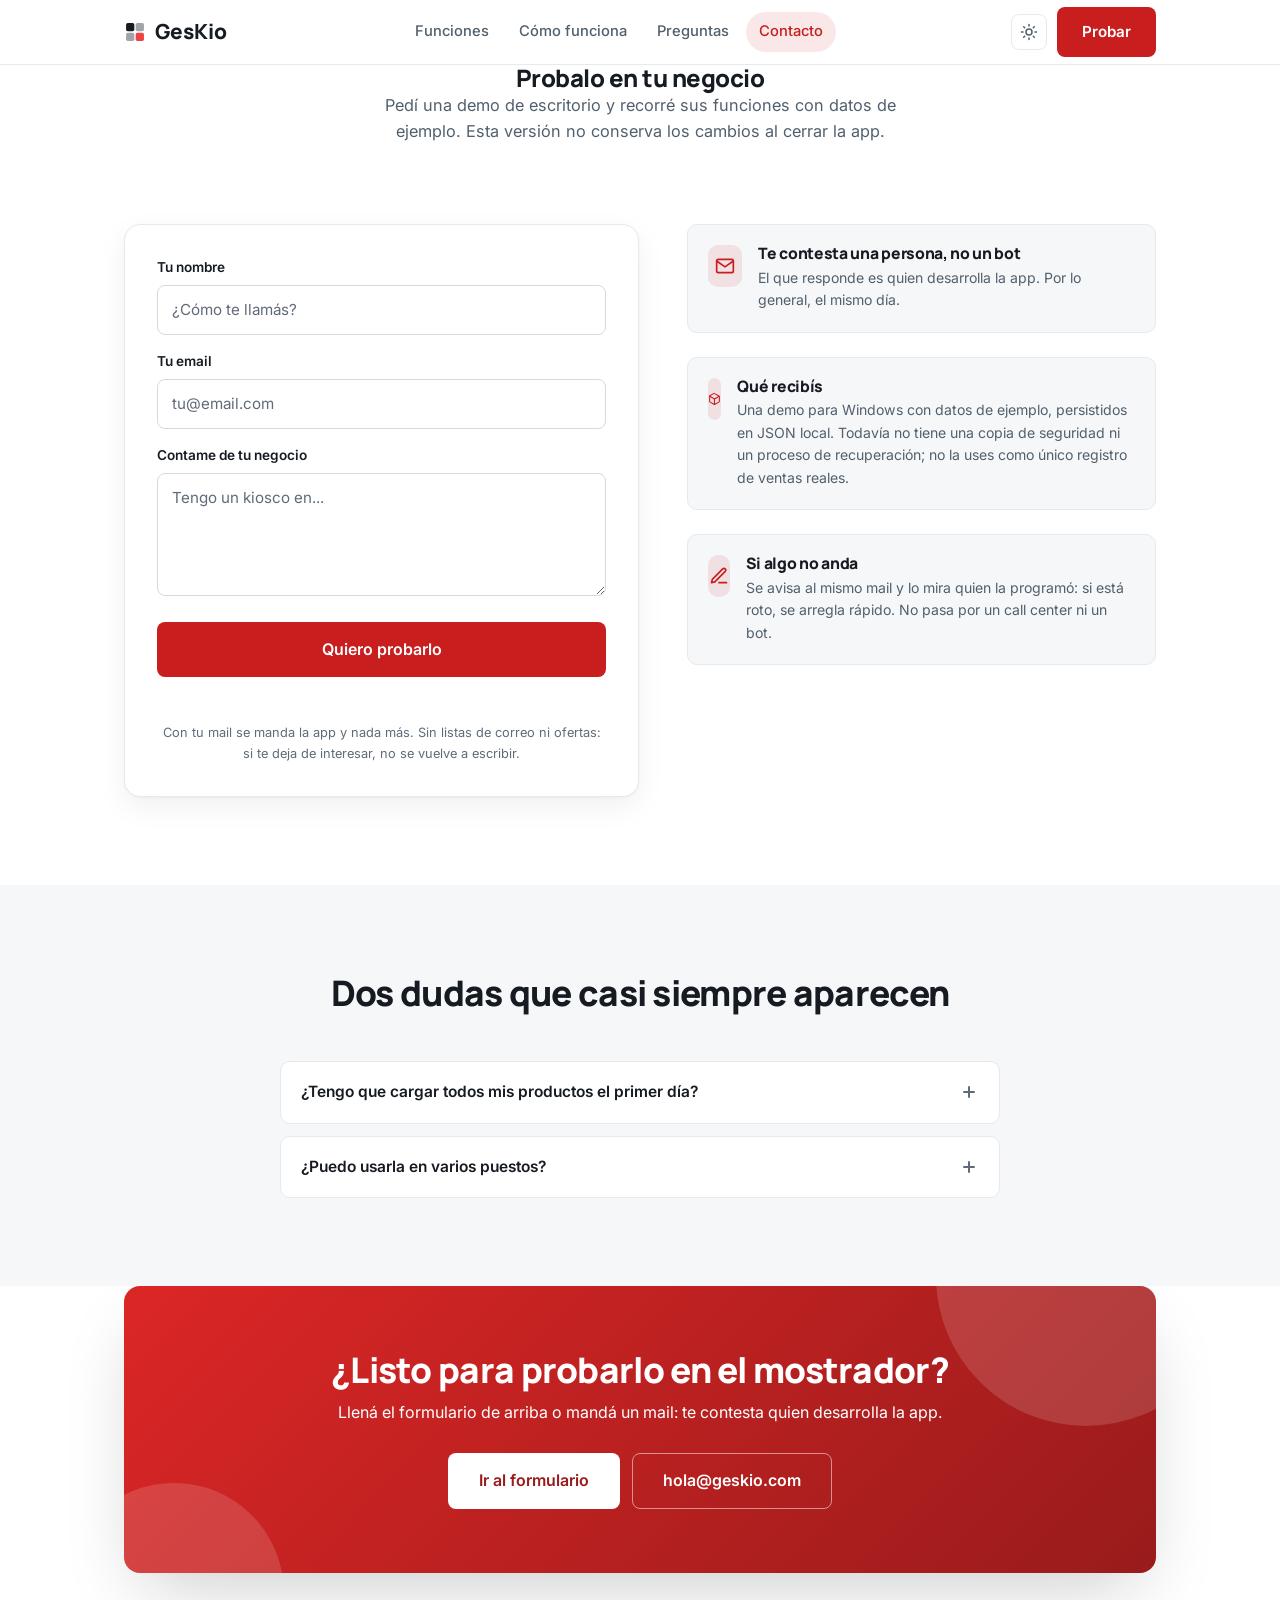
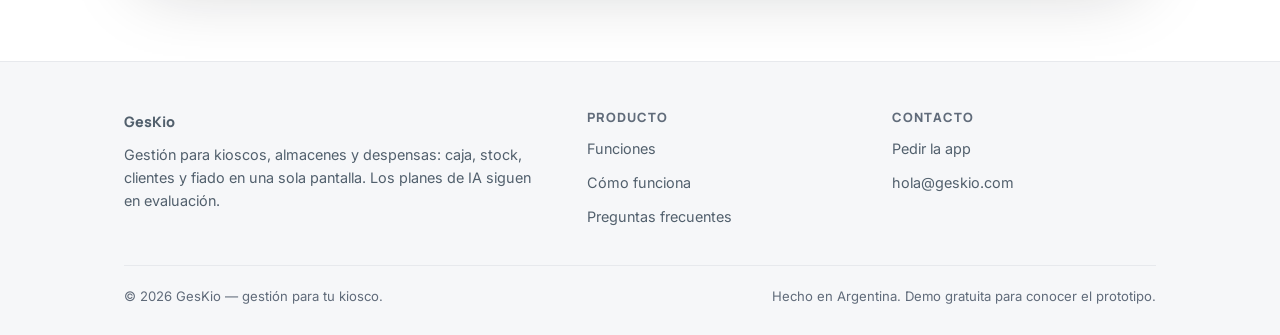
==== landing/pages/contacto.html @ 31775ee5 "feat(ui): polish app screens and rebuild product landing Refine the main shell, dashboard, stock, sa" ====
<!DOCTYPE html>
<html lang="es" data-theme="light">
<head>
  <meta charset="UTF-8">
  <meta name="viewport" content="width=device-width, initial-scale=1.0">
  <title>Contacto — GesKio</title>
  <meta name="description" content="Pedí una demo gratuita de GesKio con datos de ejemplo. Respuesta directa de quien desarrolla la app.">
  <meta name="theme-color" content="#ffffff" media="(prefers-color-scheme: light)">
  <meta name="theme-color" content="#0e1014" media="(prefers-color-scheme: dark)">
  <link rel="preconnect" href="https://fonts.googleapis.com">
  <link rel="preconnect" href="https://fonts.gstatic.com" crossorigin>
  <link href="https://fonts.googleapis.com/css2?family=Inter:wght@400;500;600;700&family=Manrope:wght@700;800&display=swap" rel="stylesheet">
  <link rel="icon" href="../assets/img/favicon.svg" type="image/svg+xml">
  <link rel="stylesheet" href="../assets/css/tokens.css">
  <link rel="stylesheet" href="../assets/css/base.css">
  <link rel="stylesheet" href="../assets/css/layout.css">
  <link rel="stylesheet" href="../assets/css/components.css">
  <link rel="stylesheet" href="../assets/css/animations.css">
  <link rel="stylesheet" href="../assets/css/pages/contacto.css">
  <script>document.documentElement.classList.add('js');</script>
  <script>
    // leo el tema guardado o el del sistema, antes de pintar
    (function () {
      var saved = null;
      try { saved = localStorage.getItem('geskio-theme'); } catch (e) {}
      var prefersDark = window.matchMedia('(prefers-color-scheme: dark)').matches;
      if (saved === 'dark' || (!saved && prefersDark)) {
        document.documentElement.setAttribute('data-theme', 'dark');
      }
    })();
  </script>
</head>
<body>
  <a href="#contenido" class="salto">Saltar al contenido</a>

  <header class="nav">
    <div class="wrap nav-fila">
      <a href="../index.html" class="logo">
        <svg class="logo-ico" viewBox="0 0 32 32" aria-hidden="true"><rect x="3" y="3" width="12" height="12" rx="2.5" fill="currentColor"/><rect x="17" y="3" width="12" height="12" rx="2.5" fill="currentColor" opacity=".4"/><rect x="3" y="17" width="12" height="12" rx="2.5" fill="currentColor" opacity=".4"/><rect x="17" y="17" width="12" height="12" rx="2.5" fill="#ef4444"/></svg>
        GesKio
      </a>
      <nav class="links" id="links" aria-label="Navegación principal">
        <a href="funciones.html">Funciones</a>
        <a href="../index.html#como-funciona">Cómo funciona</a>
        <a href="../index.html#faq">Preguntas</a>
        <a href="contacto.html" aria-current="page">Contacto</a>
      </nav>
      <div class="nav-lado">
        <button class="tema" id="temaBtn" aria-label="Cambiar entre modo claro y oscuro">
          <svg class="sol" width="18" height="18" viewBox="0 0 24 24" fill="none" stroke="currentColor" stroke-width="2" stroke-linecap="round"><circle cx="12" cy="12" r="4"/><path d="M12 2v2M12 20v2M2 12h2M20 12h2M4.9 4.9l1.4 1.4M17.7 17.7l1.4 1.4M4.9 19.1l1.4-1.4M17.7 6.3l1.4-1.4"/></svg>
          <svg class="luna" width="18" height="18" viewBox="0 0 24 24" fill="none" stroke="currentColor" stroke-width="2" stroke-linecap="round" stroke-linejoin="round"><path d="M21 12.79A9 9 0 1 1 11.21 3 7 7 0 0 0 21 12.79z"/></svg>
        </button>
        <a href="contacto.html" class="btn" aria-current="page">Probar</a>
        <button class="menu" id="menuBtn" aria-label="Abrir menú" aria-expanded="false" aria-controls="links">Menú</button>
      </div>
    </div>
  </header>

  <main id="contenido">
    <section class="cab-pagina">
      <div class="wrap cab">
        <h1 class="reveal">Probalo en tu negocio</h1>
        <p class="bajada reveal" style="--d:.05s">Pedí una demo de escritorio y recorré sus funciones con datos de ejemplo. Esta versión no conserva los cambios al cerrar la app.</p>
      </div>
    </section>

    <section class="seccion" style="padding-top:32px">
      <div class="wrap contacto-grilla">
        <div class="contacto-panel reveal">
          <form id="form" novalidate>
            <label for="nombre">Tu nombre</label>
            <input type="text" id="nombre" name="nombre" placeholder="¿Cómo te llamás?" autocomplete="name" required>
            <label for="email">Tu email</label>
            <input type="email" id="email" name="email" placeholder="tu@email.com" autocomplete="email" required>
            <label for="mensaje">Contame de tu negocio</label>
            <textarea id="mensaje" name="mensaje" rows="4" placeholder="Tengo un kiosco en..." required></textarea>
            <button type="submit" class="btn btn-todo btn-lg">Quiero probarlo</button>
            <p class="aviso" id="aviso" role="status"></p>
            <p class="form-privacidad">Con tu mail se manda la app y nada más. Sin listas de correo ni ofertas: si te deja de interesar, no se vuelve a escribir.</p>
          </form>
        </div>

        <div class="contacto-lado">
          <h2 class="sr-only">Qué pasa después de enviar el formulario</h2>
          <div class="contacto-dato reveal" style="--d:.05s">
            <span class="card-ico" aria-hidden="true"><svg width="20" height="20" viewBox="0 0 24 24" fill="none" stroke="currentColor" stroke-width="2" stroke-linecap="round" stroke-linejoin="round"><path d="M4 4h16c1.1 0 2 .9 2 2v12c0 1.1-.9 2-2 2H4c-1.1 0-2-.9-2-2V6c0-1.1.9-2 2-2z"/><polyline points="22,6 12,13 2,6"/></svg></span>
            <div>
              <h3>Te contesta una persona, no un bot</h3>
              <p>El que responde es quien desarrolla la app. Por lo general, el mismo día.</p>
            </div>
          </div>
          <div class="contacto-dato reveal" style="--d:.1s">
            <span class="card-ico" aria-hidden="true"><svg width="20" height="20" viewBox="0 0 24 24" fill="none" stroke="currentColor" stroke-width="2" stroke-linecap="round" stroke-linejoin="round"><path d="M21 16V8a2 2 0 0 0-1.73-2l-7-4a2 2 0 0 0-2 0l-7 4A2 2 0 0 0 3 8v8a2 2 0 0 0 1 1.73l7 4a2 2 0 0 0 2 0l7-4A2 2 0 0 0 21 16z"/><polyline points="3.27 6.96 12 12.01 20.73 6.96"/><line x1="12" y1="22.08" x2="12" y2="12"/></svg></span>
            <div>
              <h3>Qué recibís</h3>
              <p>Una demo para Windows con datos de ejemplo, persistidos en JSON local. Todavía no tiene una copia de seguridad ni un proceso de recuperación; no la uses como único registro de ventas reales.</p>
            </div>
          </div>
          <div class="contacto-dato reveal" style="--d:.15s">
            <span class="card-ico" aria-hidden="true"><svg width="20" height="20" viewBox="0 0 24 24" fill="none" stroke="currentColor" stroke-width="2" stroke-linecap="round" stroke-linejoin="round"><path d="M12 20h9"/><path d="M16.5 3.5a2.12 2.12 0 0 1 3 3L7 19l-4 1 1-4L16.5 3.5z"/></svg></span>
            <div>
              <h3>Si algo no anda</h3>
              <p>Se avisa al mismo mail y lo mira quien la programó: si está roto, se arregla rápido. No pasa por un call center ni un bot.</p>
            </div>
          </div>
        </div>
      </div>
    </section>

    <!-- ============ FAQ ============ -->
    <section class="seccion seccion-soft">
      <div class="wrap">
        <div class="cab">
          <h2 class="reveal">Dos dudas que casi siempre aparecen</h2>
        </div>
        <div class="faq">
          <div class="faq-item reveal">
            <button class="faq-pregunta" aria-expanded="false"><span>¿Tengo que cargar todos mis productos el primer día?</span><span class="faq-icono" aria-hidden="true"></span></button>
            <div class="faq-respuesta"><p>No. Empezá con lo que más vendés —gaseosas, cigarrillos, golosinas—, que son 30 o 40 cosas y en una tarde la tenés cargada. El resto lo vas sumando cuando pasa por el mostrador.</p></div>
          </div>
          <div class="faq-item reveal" style="--d:.05s">
            <button class="faq-pregunta" aria-expanded="false"><span>¿Puedo usarla en varios puestos?</span><span class="faq-icono" aria-hidden="true"></span></button>
            <div class="faq-respuesta"><p>Por ahora es una app para una compu por negocio, la del mostrador. Si tenés varios puestos, contame tu caso en el mail y lo charlamos.</p></div>
          </div>
        </div>
      </div>
    </section>

    <!-- ============ CTA ============ -->
    <section class="seccion cta" style="padding-top:0">
      <div class="wrap">
        <div class="cta-caja reveal">
          <h2>¿Listo para probarlo en el mostrador?</h2>
          <p>Llená el formulario de arriba o mandá un mail: te contesta quien desarrolla la app.</p>
          <div class="cta-btns">
            <a href="#form" class="btn btn-blanco btn-lg">Ir al formulario</a>
            <a href="mailto:hola@geskio.com" class="btn btn-fantasma btn-lg">hola@geskio.com</a>
          </div>
        </div>
      </div>
    </section>
  </main>

  <footer class="pie">
    <div class="wrap">
      <div class="pie-grilla">
        <div>
          <p class="pie-logo">GesKio</p>
          <p>Gestión para kioscos, almacenes y despensas: caja, stock, clientes y fiado en una sola pantalla. Los planes de IA siguen en evaluación.</p>
        </div>
        <div>
          <h4>Producto</h4>
          <ul>
            <li><a href="funciones.html">Funciones</a></li>
            <li><a href="../index.html#como-funciona">Cómo funciona</a></li>
            <li><a href="../index.html#faq">Preguntas frecuentes</a></li>
          </ul>
        </div>
        <div>
          <h4>Contacto</h4>
          <ul>
            <li><a href="contacto.html" aria-current="page">Pedir la app</a></li>
            <li><a href="mailto:hola@geskio.com">hola@geskio.com</a></li>
          </ul>
        </div>
      </div>
      <div class="pie-base">
        <p>© <span id="anio"></span> GesKio — gestión para tu kiosco.</p>
        <p>Hecho en Argentina. Demo gratuita para conocer el prototipo.</p>
      </div>
    </div>
  </footer>

  <script src="../assets/js/theme.js" defer></script>
  <script src="../assets/js/nav.js" defer></script>
  <script src="../assets/js/reveal.js" defer></script>
  <script src="../assets/js/accordion.js" defer></script>
  <script src="../assets/js/form.js" defer></script>
</body>
</html>
---- landing/assets/css/tokens.css ----
/* GesKio — paleta de marca y radios compartidos con app/theme.py */
:root {
  --bg: #ffffff;
  --bg-soft: #f6f7f9;
  --bg-elevated: #ffffff;
  --surface: #ffffff;
  --text: #161b22;
  --text-soft: #52606d;
  --text-muted: #606b7a;
  --border: #e7e9ed;
  --border-strong: #d5d9e0;
  --accent: #c81e1e;
  --accent-hover: #b91c1c;
  --accent-soft: rgba(200, 30, 30, 0.10);
  --on-accent-soft: #c81e1e;
  --on-accent: #ffffff;
  --accent-text: #c81e1e;
  --footer-hover: #f43f5e;
  --success: #166534;
  --warning: #b45309;
  --danger: #dc2626;
  --danger-text: #dc2626;
  --info: #2563eb;
  --radius-sm: 8px;
  --radius-md: 10px;
  --radius-lg: 16px;
  --radius-xl: 16px;
  --radius-pill: 999px;
  --shadow-sm: 0 1px 2px rgba(16, 18, 22, .05);
  --shadow: 0 1px 3px rgba(16, 18, 22, .04), 0 10px 30px rgba(16, 18, 22, .06);
  --shadow-lg: 0 30px 70px -20px rgba(16, 18, 22, .22);
  --glow: 0 12px 40px -10px rgba(200, 30, 30, .45);
  --grad-accent: linear-gradient(135deg, #dc2626, #991b1b);
  --grad-texto: linear-gradient(135deg, #dc2626, #991b1b);
  --font-body: 'Inter', -apple-system, 'Segoe UI', sans-serif;
  --font-display: 'Manrope', 'Inter', sans-serif;
  --nav-h: 64px;
  --wrap: 1080px;
  --ease: cubic-bezier(.22, .61, .36, 1);
  color-scheme: light;
}

[data-theme="dark"] {
  --bg: #0e1014;
  --bg-soft: #15181e;
  --bg-elevated: #181c23;
  --surface: #181c23;
  --text: #f3f5f8;
  --text-soft: #aab2bf;
  --text-muted: #7f8894;
  --border: #232831;
  --border-strong: #2f3540;
  --accent: #e11d48;
  --accent-hover: #f43f5e;
  --accent-soft: rgba(225, 29, 72, 0.14);
  --on-accent-soft: #fb7185;
  --on-accent: #ffffff;
  --accent-text: #f43f5e;
  --footer-hover: #f43f5e;
  --success: #4ade80;
  --warning: #fbbf24;
  --danger: #dc2626;
  --danger-text: #fb7185;
  --info: #60a5fa;
  --shadow-sm: 0 1px 2px rgba(0, 0, 0, .4);
  --shadow: 0 1px 3px rgba(0, 0, 0, .3), 0 12px 34px rgba(0, 0, 0, .35);
  --shadow-lg: 0 30px 70px -20px rgba(0, 0, 0, .6);
  --glow: 0 12px 40px -10px rgba(225, 29, 72, .5);
  --grad-accent: linear-gradient(135deg, #be123c, #9f1239);
  --grad-texto: linear-gradient(135deg, #f43f5e, #fb7185);
  color-scheme: dark;
}
---- landing/assets/css/base.css ----
/* GesKio — base: reset, tipografía, foco */
*, *::before, *::after { margin: 0; padding: 0; box-sizing: border-box; }
html { scroll-behavior: smooth; }
body {
  font-family: var(--font-body);
  background: var(--bg);
  color: var(--text);
  line-height: 1.6;
  -webkit-font-smoothing: antialiased;
}
a { color: inherit; }
img, svg { display: block; max-width: 100%; }
button { font: inherit; color: inherit; }
:focus-visible { outline: 3px solid var(--accent); outline-offset: 2px; border-radius: 4px; }
::selection { background: var(--accent-soft); color: var(--accent-text); }

h1, h2, h3, h4 {
  font-family: var(--font-display);
  line-height: 1.12;
  letter-spacing: -0.02em;
  font-weight: 800;
}

/* ancla por debajo de la nav fija */
[id] { scroll-margin-top: calc(var(--nav-h) + 16px); }

/* salto al contenido para teclado */
.salto {
  position: absolute; left: -9999px; top: 0;
  background: var(--accent); color: #fff;
  padding: 10px 16px; border-radius: 0 0 var(--radius-sm) 0; z-index: 100;
}
.salto:focus { left: 0; }

/* marca de texto: la parte con acento del título */
.marca {
  background: var(--grad-texto);
  -webkit-background-clip: text;
  background-clip: text;
  color: transparent;
}

/* solo para lectores de pantalla */
.sr-only {
  position: absolute; width: 1px; height: 1px;
  padding: 0; margin: -1px; overflow: hidden;
  clip: rect(0 0 0 0); white-space: nowrap; border: 0;
}
---- landing/assets/css/layout.css ----
/* GesKio — layout: nav, secciones, contenedor, footer */
.wrap { width: 100%; max-width: var(--wrap); margin: 0 auto; padding: 0 24px; }

/* ---------- Nav ---------- */
.nav {
  position: sticky; top: 0; z-index: 50;
  background: color-mix(in srgb, var(--bg) 82%, transparent);
  backdrop-filter: blur(12px);
  -webkit-backdrop-filter: blur(12px);
  border-bottom: 1px solid var(--border);
}
.nav-fila {
  display: flex; align-items: center; justify-content: space-between;
  gap: 16px; height: var(--nav-h);
}
.logo {
  font-family: var(--font-display); font-weight: 800; font-size: 1.3rem;
  text-decoration: none; display: inline-flex; align-items: center; gap: 9px;
}
.logo-ico { width: 22px; height: 22px; }
.links { display: flex; gap: 4px; }
.links a {
  text-decoration: none; font-size: .92rem; font-weight: 500;
  color: var(--text-soft); padding: 8px 13px; border-radius: var(--radius-pill);
  transition: color .2s, background .2s;
}
.links a:hover { color: var(--text); background: var(--bg-soft); }
.links a.activo,
.links a[aria-current="page"] { color: var(--accent-text); background: var(--accent-soft); }
.nav-lado { display: flex; align-items: center; gap: 10px; }

.tema {
  width: 36px; height: 36px; display: grid; place-items: center;
  border: 1px solid var(--border); border-radius: var(--radius-sm);
  background: transparent; color: var(--text-soft); cursor: pointer;
  transition: color .2s, border-color .2s;
}
.tema:hover { color: var(--text); border-color: var(--border-strong); }
.tema .luna { display: none; }
[data-theme="dark"] .tema .sol { display: none; }
[data-theme="dark"] .tema .luna { display: block; }

.menu {
  display: none; border: 1px solid var(--border); border-radius: var(--radius-sm);
  padding: 8px 14px; background: transparent; cursor: pointer; font-weight: 500;
}

/* ---------- Secciones ---------- */
main { display: block; }
.seccion { padding: 88px 0; }
.seccion-soft { background: var(--bg-soft); }
.cab { max-width: 620px; margin: 0 auto 48px; text-align: center; }
.cab-izq { margin: 0 0 40px; text-align: left; }
.eyebrow {
  display: inline-flex; align-items: center; gap: 8px;
  font-size: .78rem; font-weight: 600; letter-spacing: .06em; text-transform: uppercase;
  color: var(--accent-text); background: var(--accent-soft);
  padding: 6px 14px; border-radius: var(--radius-pill); margin-bottom: 16px;
}
h2 { font-size: clamp(1.7rem, 3.4vw, 2.2rem); margin-bottom: 12px; }
.bajada { color: var(--text-soft); font-size: 1.02rem; }

/* ---------- Footer ---------- */
.pie { border-top: 1px solid var(--border); background: var(--bg-soft); padding: 48px 0 28px; }
.pie-grilla {
  display: grid; grid-template-columns: 1.6fr 1fr 1fr;
  gap: 40px; margin-bottom: 36px;
}
.pie p, .pie a { font-size: .9rem; color: var(--text-soft); }
.pie-logo { font-family: var(--font-display); font-weight: 800; font-size: 1.15rem; color: var(--text); margin-bottom: 10px; }
.pie h4 { font-size: .8rem; text-transform: uppercase; letter-spacing: .08em; color: var(--text-muted); margin-bottom: 12px; }
.pie ul { list-style: none; display: grid; gap: 8px; }
.pie ul a { text-decoration: none; transition: color .2s; }
.pie ul a:hover { color: var(--footer-hover); }
.pie-base { border-top: 1px solid var(--border); padding-top: 20px; display: flex; justify-content: space-between; align-items: center; gap: 12px; flex-wrap: wrap; }
.pie-base p { font-size: .82rem; color: var(--text-muted); }

/* ---------- Responsive ---------- */
@media (max-width: 860px) {
  .pie-grilla { grid-template-columns: 1fr 1fr; }
  .pie-grilla > div:first-child { grid-column: 1 / -1; }
}
@media (max-width: 720px) {
  .seccion { padding: 60px 0; }
  .menu { display: block; }
  .links {
    display: none; position: absolute; left: 0; right: 0; top: var(--nav-h);
    flex-direction: column; gap: 2px; padding: 10px 16px 16px;
    background: var(--bg); border-bottom: 1px solid var(--border);
    box-shadow: var(--shadow);
  }
  .links.abierto { display: flex; }
}
@media (max-width: 420px) {
  .nav-lado .btn { padding: 9px 14px; font-size: .85rem; }
}
---- landing/assets/css/components.css ----
/* GesKio — componentes: botones, cards, forms, chips, faq, mocks */

/* ---------- Botones ---------- */
.btn {
  display: inline-flex; align-items: center; justify-content: center; gap: 8px;
  background: var(--accent); color: var(--on-accent);
  font-weight: 600; font-size: .95rem; padding: 12px 24px;
  border-radius: var(--radius-sm); text-decoration: none;
  border: 1px solid transparent; cursor: pointer;
  transition: background .2s, transform .2s, box-shadow .2s;
}
.btn:hover { background: var(--accent-hover); transform: translateY(-1px); box-shadow: var(--glow); }
.btn-linea { background: transparent; color: var(--text); border-color: var(--border-strong); }
.btn-linea:hover { background: var(--bg-soft); border-color: var(--accent); color: var(--accent-text); box-shadow: none; }
.btn-todo { width: 100%; }
.btn-lg { font-size: 1rem; padding: 14px 30px; }

/* ---------- Cards ---------- */
.card {
  border: 1px solid var(--border); border-radius: var(--radius-lg);
  padding: 26px; background: var(--surface);
  transition: transform .25s var(--ease), border-color .25s, box-shadow .25s;
}
.card:hover { transform: translateY(-4px); border-color: var(--border-strong); box-shadow: var(--shadow); }
.card-ico {
  width: 42px; height: 42px; display: grid; place-items: center;
  border-radius: var(--radius-md); background: var(--accent-soft);
  color: var(--accent-text); margin-bottom: 16px;
}
.card h3 { font-size: 1.08rem; margin-bottom: 8px; }
.card p { font-size: .93rem; color: var(--text-soft); }

.card-grilla { display: grid; grid-template-columns: repeat(3, 1fr); gap: 18px; }

/* ---------- Chips / badges ---------- */
.chip {
  display: inline-flex; align-items: center; gap: 6px;
  font-size: .8rem; font-weight: 600; color: var(--text-soft);
  border: 1px solid var(--border-strong); border-radius: var(--radius-pill);
  padding: 5px 12px; background: var(--surface);
}
.chip-activa { background: var(--accent-soft); color: var(--accent-text); border-color: transparent; }
.punto-estado { width: 8px; height: 8px; border-radius: 50%; background: var(--success); }
.punto-estado.alto { background: var(--warning); }
.punto-estado.critico { background: var(--danger); }

/* ---------- Formularios ---------- */
form label { display: block; font-size: .85rem; font-weight: 600; margin: 16px 0 6px; }
form label:first-of-type { margin-top: 0; }
form input, form textarea {
  width: 100%; padding: 12px 14px; font: inherit; font-size: .95rem;
  color: var(--text); background: var(--bg);
  border: 1px solid var(--border-strong); border-radius: var(--radius-sm);
  transition: border-color .2s, box-shadow .2s;
}
form input:focus, form textarea:focus {
  outline: none; border-color: var(--accent);
  box-shadow: 0 0 0 3px var(--accent-soft);
}
form input::placeholder, form textarea::placeholder { color: var(--text-muted); }
form textarea { resize: vertical; margin-bottom: 18px; }
.aviso { margin-top: 12px; font-size: .9rem; color: var(--success); min-height: 1.4em; }
.aviso.error { color: var(--danger-text); }
.form-privacidad { margin-top: 14px; font-size: .8rem; color: var(--text-muted); text-align: center; }

/* ---------- FAQ ---------- */
.faq { display: grid; gap: 12px; max-width: 720px; margin: 0 auto; }
.faq-item { border: 1px solid var(--border); border-radius: var(--radius-md); background: var(--surface); overflow: hidden; }
.faq-pregunta {
  width: 100%; display: flex; align-items: center; justify-content: space-between;
  gap: 12px; padding: 18px 20px; background: transparent; border: 0;
  font-weight: 600; font-size: .97rem; text-align: left; cursor: pointer;
}
.faq-pregunta:hover { color: var(--accent-text); }
.faq-icono { flex: none; width: 20px; height: 20px; position: relative; color: var(--text-muted); transition: transform .3s var(--ease), color .2s; }
.faq-icono::before, .faq-icono::after {
  content: ""; position: absolute; inset: 0; margin: auto;
  width: 12px; height: 2px; border-radius: 2px; background: currentColor;
}
.faq-icono::after { transform: rotate(90deg); }
.faq-item.abierto .faq-icono { transform: rotate(180deg); color: var(--accent-text); }
.faq-item.abierto .faq-icono::after { transform: rotate(0); }
.faq-respuesta { max-height: 0; overflow: hidden; transition: max-height .35s var(--ease); }
.faq-respuesta p { padding: 0 20px 18px; font-size: .92rem; color: var(--text-soft); }

/* ---------- Mock de la app (dibujado con CSS) ---------- */
.mock {
  border: 1px solid var(--border-strong); border-radius: var(--radius-lg);
  background: var(--bg-elevated); overflow: hidden; box-shadow: var(--shadow-lg);
}
.mock-bar {
  display: flex; align-items: center; gap: 7px;
  padding: 10px 14px; border-bottom: 1px solid var(--border); background: var(--bg-soft);
}
.mock-dot { width: 9px; height: 9px; border-radius: 50%; background: var(--border-strong); }
.mock-bar span:nth-child(1) { background: var(--accent); opacity: .55; }
.mock-cuerpo { display: flex; min-height: 280px; }
.mock-lado {
  display: flex; flex-direction: column; gap: 4px; padding: 14px;
  border-right: 1px solid var(--border); background: var(--bg-soft);
  font-size: .78rem; color: var(--text-soft); min-width: 118px;
}
.mock-lado span { padding: 6px 10px; border-radius: 8px; }
.mock-lado span.activa { background: var(--accent-soft); color: var(--accent-text); font-weight: 600; }
.mock-panel { flex: 1; padding: 18px; display: flex; flex-direction: column; gap: 12px; min-width: 0; }
.mock-tit { font-size: .72rem; text-transform: uppercase; letter-spacing: .07em; color: var(--text-muted); font-weight: 600; }
.mock-num { font-family: var(--font-display); font-size: 1.9rem; font-weight: 800; line-height: 1.1; font-variant-numeric: tabular-nums; }
.mock-sub { font-size: .78rem; color: var(--text-soft); }

/* filas tipo lista dentro del mock */
.mock-fila {
  display: flex; align-items: center; justify-content: space-between; gap: 10px;
  padding: 9px 12px; border: 1px solid var(--border); border-radius: var(--radius-sm);
  font-size: .8rem; color: var(--text-soft);
}
.mock-fila strong { color: var(--text); font-weight: 600; }

/* gráfico de barras del mock */
.mock-chart { display: flex; align-items: flex-end; gap: 6px; height: 74px; padding: 6px 4px 0; }
.mock-chart i {
  flex: 1; border-radius: 5px 5px 2px 2px;
  background: var(--accent-soft); min-height: 6px;
}
.mock-chart i.alta { background: var(--accent); }

/* dos tarjetas numeradas juntas dentro del mock (dashboard) */
.mock-duo { display: grid; grid-template-columns: 1fr 1fr; gap: 10px; }

/* barra de stock */
.mock-barra { height: 6px; border-radius: 999px; background: var(--accent-soft); overflow: hidden; }
.mock-barra i { display: block; height: 100%; border-radius: inherit; background: var(--accent); }

/* burbuja de chat */
.mock-chat { display: grid; gap: 8px; }
.burbuja { max-width: 82%; padding: 9px 13px; border-radius: 14px; font-size: .8rem; line-height: 1.45; }
.burbuja-user { justify-self: end; background: var(--accent); color: var(--on-accent); border-bottom-right-radius: 4px; }
.burbuja-bot { justify-self: start; background: var(--bg-soft); border: 1px solid var(--border); border-bottom-left-radius: 4px; color: var(--text-soft); }
.burbuja-bot strong { color: var(--text); }

/* toast de venta nueva dentro del mock */
.mock-toast {
  display: flex; align-items: center; gap: 10px;
  border: 1px solid var(--border); border-radius: var(--radius-sm);
  padding: 10px 12px; font-size: .78rem; color: var(--text-soft);
  background: var(--bg-soft);
}
.mock-toast strong { color: var(--text); }

/* aviso de stock bajo */
.mock-alerta {
  display: flex; gap: 10px; align-items: center;
  border: 1px solid color-mix(in srgb, var(--warning) 35%, var(--border));
  background: color-mix(in srgb, var(--warning) 10%, var(--bg));
  border-radius: var(--radius-sm); padding: 10px 12px; font-size: .78rem; color: var(--text-soft);
}
.mock-alerta strong { color: var(--text); }

/* ---------- Banda CTA (compartida por las 3 páginas) ---------- */
.cta { position: relative; overflow: hidden; }
.cta-caja {
  position: relative; text-align: center; padding: 64px 32px;
  border-radius: var(--radius-xl); overflow: hidden;
  background: var(--grad-accent); color: var(--on-accent);
  box-shadow: var(--shadow-lg);
}
.cta-caja h2 { color: inherit; margin-bottom: 10px; }
.cta-caja p { margin-bottom: 28px; }
.cta-btns { display: flex; gap: 12px; justify-content: center; flex-wrap: wrap; }
.btn-blanco { background: #fff; color: #991b1b; }
.btn-blanco:hover { background: #fef2f2; box-shadow: 0 10px 30px rgba(0,0,0,.2); }
.btn-fantasma { background: transparent; border-color: rgba(255,255,255,.5); color: #fff; }
.btn-fantasma:hover { background: rgba(255,255,255,.12); box-shadow: none; }
.cta-caja::before, .cta-caja::after {
  content: ""; position: absolute; border-radius: 50%;
  background: rgba(255, 255, 255, .14); pointer-events: none;
}
.cta-caja::before { width: 300px; height: 300px; top: -160px; right: -80px; }
.cta-caja::after { width: 220px; height: 220px; bottom: -130px; left: -60px; }

/* ---------- Responsive componentes ---------- */
@media (max-width: 960px) {
  .card-grilla { grid-template-columns: repeat(2, 1fr); }
}
@media (max-width: 640px) {
  .card-grilla { grid-template-columns: 1fr; }
}
@media (max-width: 420px) {
  .mock-lado { display: none; }
  .mock-duo { grid-template-columns: 1fr; }
}
---- landing/assets/css/animations.css ----
/* GesKio — animaciones compartidas */

/* aparición al hacer scroll (activa reveal.js) */
html.js .reveal {
  opacity: 0;
  transform: translateY(18px);
  transition: opacity .7s var(--ease), transform .7s var(--ease);
  transition-delay: var(--d, 0s);
}
html.js .reveal.in { opacity: 1; transform: none; }

/* flotación suave para el mock del hero */
@keyframes flotar {
  0%, 100% { transform: translateY(0); }
  50% { transform: translateY(-10px); }
}

@keyframes pulso {
  0%, 100% { opacity: 1; }
  50% { opacity: .45; }
}

/* puntos de red de fondo del hero */
@keyframes nube-a {
  0%, 100% { transform: translate(0, 0) scale(1); }
  50% { transform: translate(24px, -18px) scale(1.06); }
}
@keyframes nube-b {
  0%, 100% { transform: translate(0, 0) scale(1); }
  50% { transform: translate(-20px, 14px) scale(.95); }
}

@media (prefers-reduced-motion: reduce) {
  html { scroll-behavior: auto; }
  html.js .reveal { opacity: 1; transform: none; transition: none; }
  *, *::before, *::after {
    animation-duration: .01ms !important;
    animation-iteration-count: 1 !important;
  }
}
---- landing/assets/css/pages/contacto.css ----
/* GesKio — página: contacto */

.contacto-grilla {
  display: grid; grid-template-columns: 1.1fr 1fr;
  gap: 48px; align-items: start;
}
.contacto-panel {
  border: 1px solid var(--border); border-radius: var(--radius-lg);
  padding: 32px; background: var(--surface); box-shadow: var(--shadow);
}
.contacto-lado { display: grid; gap: 24px; }
.contacto-dato {
  display: flex; gap: 16px; align-items: flex-start;
  padding: 20px; border: 1px solid var(--border); border-radius: var(--radius-md);
  background: var(--bg-soft);
}
.contacto-dato .card-ico { margin: 0; }
.contacto-dato h3 { font-size: .98rem; margin-bottom: 4px; }
.contacto-dato p { font-size: .88rem; color: var(--text-soft); }
.contacto-dato a { color: var(--accent-text); font-weight: 600; text-decoration: none; }
.contacto-dato a:hover { text-decoration: underline; }

@media (max-width: 860px) {
  .contacto-grilla { grid-template-columns: 1fr; }
  .contacto-panel { padding: 24px; }
}
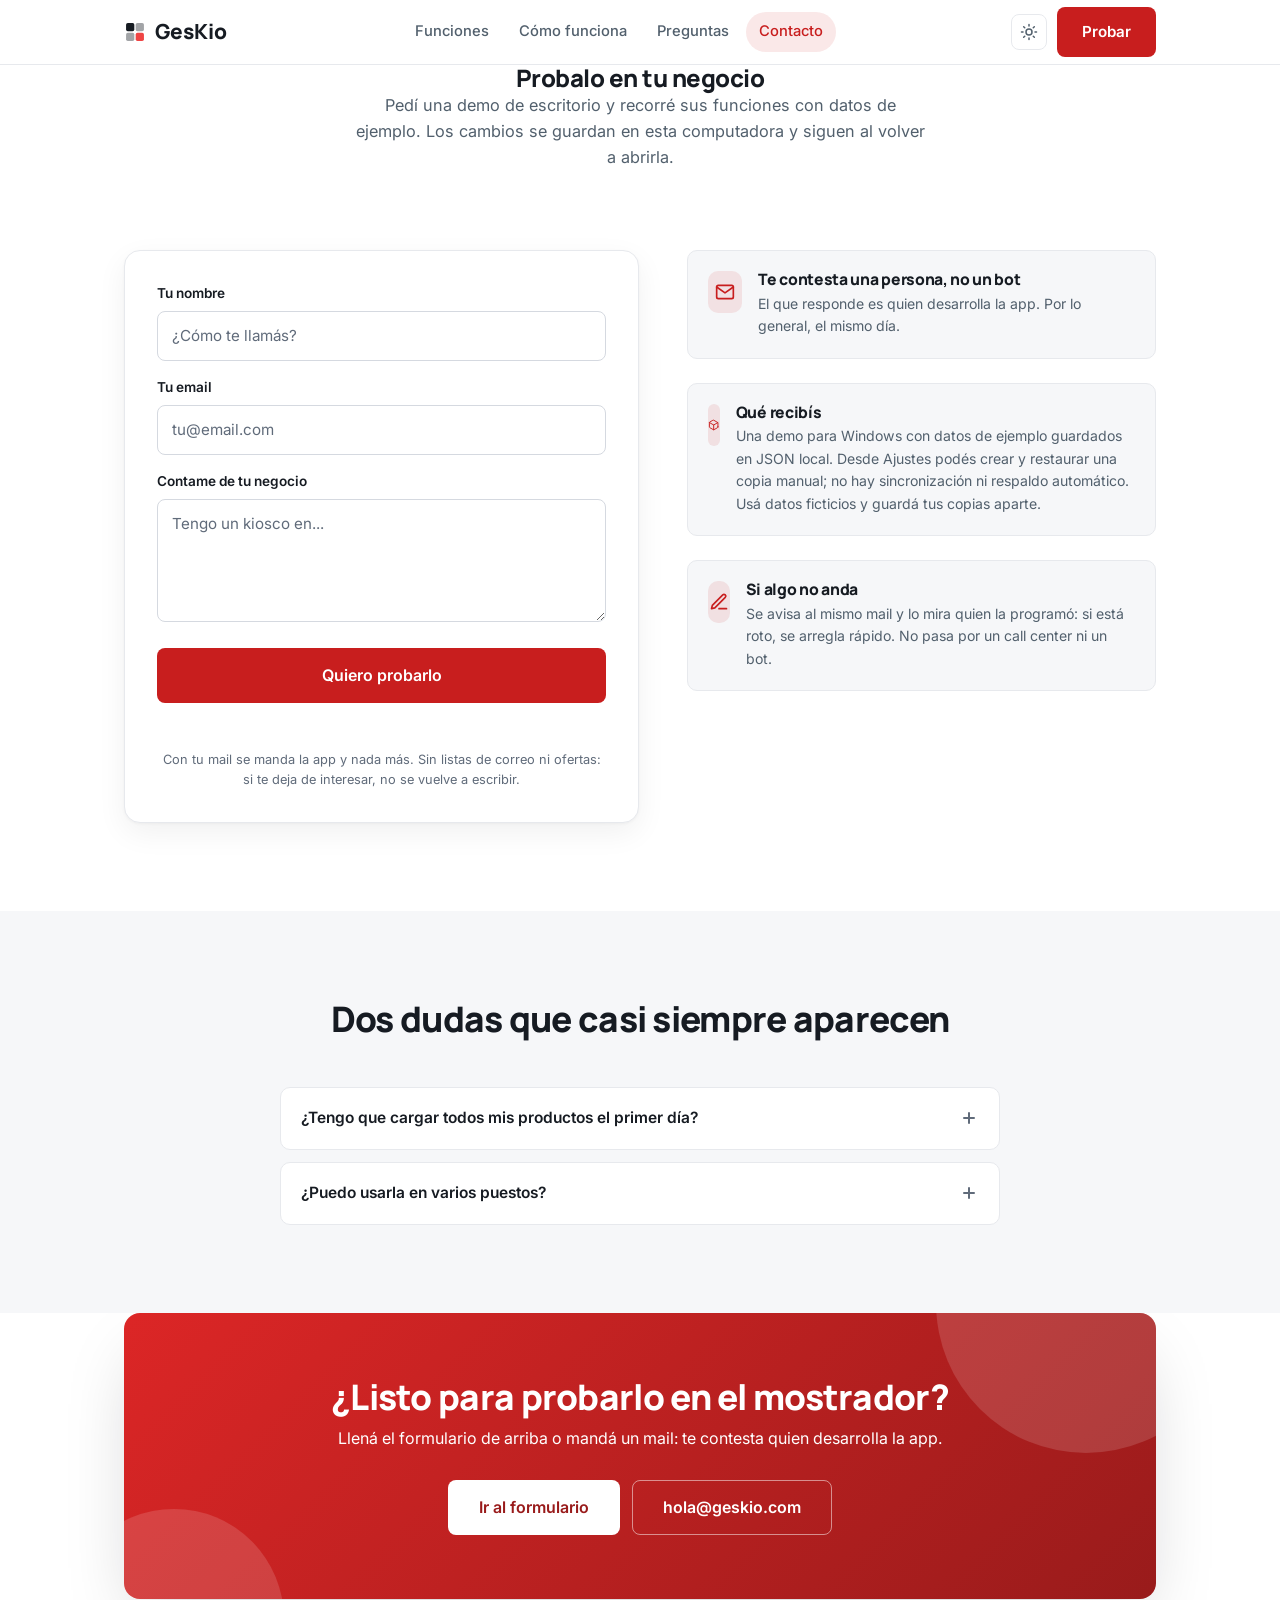
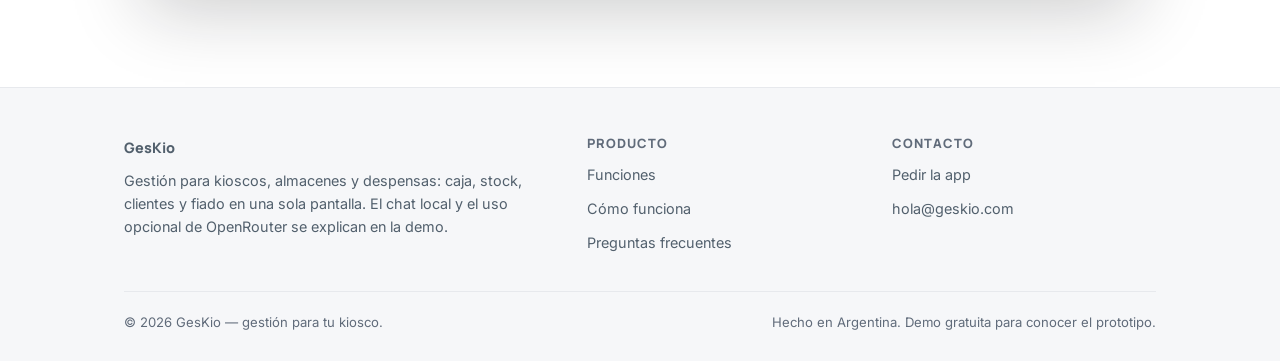
==== commit f68b7ff4: "feat: integrar mejoras de GesKio" ====
--- a/landing/pages/contacto.html
+++ b/landing/pages/contacto.html
@@ -19,7 +19,6 @@
   <link rel="stylesheet" href="../assets/css/pages/contacto.css">
   <script>document.documentElement.classList.add('js');</script>
   <script>
-    // leo el tema guardado o el del sistema, antes de pintar
     (function () {
       var saved = null;
       try { saved = localStorage.getItem('geskio-theme'); } catch (e) {}
@@ -60,7 +59,7 @@
     <section class="cab-pagina">
       <div class="wrap cab">
         <h1 class="reveal">Probalo en tu negocio</h1>
-        <p class="bajada reveal" style="--d:.05s">Pedí una demo de escritorio y recorré sus funciones con datos de ejemplo. Esta versión no conserva los cambios al cerrar la app.</p>
+        <p class="bajada reveal" style="--d:.05s">Pedí una demo de escritorio y recorré sus funciones con datos de ejemplo. Los cambios se guardan en esta computadora y siguen al volver a abrirla.</p>
       </div>
     </section>
 
@@ -93,7 +92,7 @@
             <span class="card-ico" aria-hidden="true"><svg width="20" height="20" viewBox="0 0 24 24" fill="none" stroke="currentColor" stroke-width="2" stroke-linecap="round" stroke-linejoin="round"><path d="M21 16V8a2 2 0 0 0-1.73-2l-7-4a2 2 0 0 0-2 0l-7 4A2 2 0 0 0 3 8v8a2 2 0 0 0 1 1.73l7 4a2 2 0 0 0 2 0l7-4A2 2 0 0 0 21 16z"/><polyline points="3.27 6.96 12 12.01 20.73 6.96"/><line x1="12" y1="22.08" x2="12" y2="12"/></svg></span>
             <div>
               <h3>Qué recibís</h3>
-              <p>Una demo para Windows con datos de ejemplo, persistidos en JSON local. Todavía no tiene una copia de seguridad ni un proceso de recuperación; no la uses como único registro de ventas reales.</p>
+              <p>Una demo para Windows con datos de ejemplo guardados en JSON local. Desde Ajustes podés crear y restaurar una copia manual; no hay sincronización ni respaldo automático. Usá datos ficticios y guardá tus copias aparte.</p>
             </div>
           </div>
           <div class="contacto-dato reveal" style="--d:.15s">
@@ -107,7 +106,6 @@
       </div>
     </section>
 
-    <!-- ============ FAQ ============ -->
     <section class="seccion seccion-soft">
       <div class="wrap">
         <div class="cab">
@@ -126,7 +124,6 @@
       </div>
     </section>
 
-    <!-- ============ CTA ============ -->
     <section class="seccion cta" style="padding-top:0">
       <div class="wrap">
         <div class="cta-caja reveal">
@@ -146,7 +143,7 @@
       <div class="pie-grilla">
         <div>
           <p class="pie-logo">GesKio</p>
-          <p>Gestión para kioscos, almacenes y despensas: caja, stock, clientes y fiado en una sola pantalla. Los planes de IA siguen en evaluación.</p>
+          <p>Gestión para kioscos, almacenes y despensas: caja, stock, clientes y fiado en una sola pantalla. El chat local y el uso opcional de OpenRouter se explican en la demo.</p>
         </div>
         <div>
           <h4>Producto</h4>
--- a/landing/assets/css/tokens.css
+++ b/landing/assets/css/tokens.css
@@ -1,4 +1,3 @@
-/* GesKio — paleta de marca y radios compartidos con app/theme.py */
 :root {
   --bg: #ffffff;
   --bg-soft: #f6f7f9;
--- a/landing/assets/css/base.css
+++ b/landing/assets/css/base.css
@@ -1,4 +1,3 @@
-/* GesKio — base: reset, tipografía, foco */
 *, *::before, *::after { margin: 0; padding: 0; box-sizing: border-box; }
 html { scroll-behavior: smooth; }
 body {
@@ -21,10 +20,8 @@
   font-weight: 800;
 }
 
-/* ancla por debajo de la nav fija */
 [id] { scroll-margin-top: calc(var(--nav-h) + 16px); }
 
-/* salto al contenido para teclado */
 .salto {
   position: absolute; left: -9999px; top: 0;
   background: var(--accent); color: #fff;
@@ -32,7 +29,6 @@
 }
 .salto:focus { left: 0; }
 
-/* marca de texto: la parte con acento del título */
 .marca {
   background: var(--grad-texto);
   -webkit-background-clip: text;
@@ -40,7 +36,6 @@
   color: transparent;
 }
 
-/* solo para lectores de pantalla */
 .sr-only {
   position: absolute; width: 1px; height: 1px;
   padding: 0; margin: -1px; overflow: hidden;
--- a/landing/assets/css/layout.css
+++ b/landing/assets/css/layout.css
@@ -1,7 +1,5 @@
-/* GesKio — layout: nav, secciones, contenedor, footer */
 .wrap { width: 100%; max-width: var(--wrap); margin: 0 auto; padding: 0 24px; }
 
-/* ---------- Nav ---------- */
 .nav {
   position: sticky; top: 0; z-index: 50;
   background: color-mix(in srgb, var(--bg) 82%, transparent);
@@ -45,7 +43,6 @@
   padding: 8px 14px; background: transparent; cursor: pointer; font-weight: 500;
 }
 
-/* ---------- Secciones ---------- */
 main { display: block; }
 .seccion { padding: 88px 0; }
 .seccion-soft { background: var(--bg-soft); }
@@ -60,7 +57,6 @@
 h2 { font-size: clamp(1.7rem, 3.4vw, 2.2rem); margin-bottom: 12px; }
 .bajada { color: var(--text-soft); font-size: 1.02rem; }
 
-/* ---------- Footer ---------- */
 .pie { border-top: 1px solid var(--border); background: var(--bg-soft); padding: 48px 0 28px; }
 .pie-grilla {
   display: grid; grid-template-columns: 1.6fr 1fr 1fr;
@@ -75,7 +71,6 @@
 .pie-base { border-top: 1px solid var(--border); padding-top: 20px; display: flex; justify-content: space-between; align-items: center; gap: 12px; flex-wrap: wrap; }
 .pie-base p { font-size: .82rem; color: var(--text-muted); }
 
-/* ---------- Responsive ---------- */
 @media (max-width: 860px) {
   .pie-grilla { grid-template-columns: 1fr 1fr; }
   .pie-grilla > div:first-child { grid-column: 1 / -1; }
--- a/landing/assets/css/components.css
+++ b/landing/assets/css/components.css
@@ -1,6 +1,4 @@
-/* GesKio — componentes: botones, cards, forms, chips, faq, mocks */
 
-/* ---------- Botones ---------- */
 .btn {
   display: inline-flex; align-items: center; justify-content: center; gap: 8px;
   background: var(--accent); color: var(--on-accent);
@@ -15,7 +13,6 @@
 .btn-todo { width: 100%; }
 .btn-lg { font-size: 1rem; padding: 14px 30px; }
 
-/* ---------- Cards ---------- */
 .card {
   border: 1px solid var(--border); border-radius: var(--radius-lg);
   padding: 26px; background: var(--surface);
@@ -32,7 +29,6 @@
 
 .card-grilla { display: grid; grid-template-columns: repeat(3, 1fr); gap: 18px; }
 
-/* ---------- Chips / badges ---------- */
 .chip {
   display: inline-flex; align-items: center; gap: 6px;
   font-size: .8rem; font-weight: 600; color: var(--text-soft);
@@ -44,7 +40,6 @@
 .punto-estado.alto { background: var(--warning); }
 .punto-estado.critico { background: var(--danger); }
 
-/* ---------- Formularios ---------- */
 form label { display: block; font-size: .85rem; font-weight: 600; margin: 16px 0 6px; }
 form label:first-of-type { margin-top: 0; }
 form input, form textarea {
@@ -63,7 +58,6 @@
 .aviso.error { color: var(--danger-text); }
 .form-privacidad { margin-top: 14px; font-size: .8rem; color: var(--text-muted); text-align: center; }
 
-/* ---------- FAQ ---------- */
 .faq { display: grid; gap: 12px; max-width: 720px; margin: 0 auto; }
 .faq-item { border: 1px solid var(--border); border-radius: var(--radius-md); background: var(--surface); overflow: hidden; }
 .faq-pregunta {
@@ -83,7 +77,6 @@
 .faq-respuesta { max-height: 0; overflow: hidden; transition: max-height .35s var(--ease); }
 .faq-respuesta p { padding: 0 20px 18px; font-size: .92rem; color: var(--text-soft); }
 
-/* ---------- Mock de la app (dibujado con CSS) ---------- */
 .mock {
   border: 1px solid var(--border-strong); border-radius: var(--radius-lg);
   background: var(--bg-elevated); overflow: hidden; box-shadow: var(--shadow-lg);
@@ -107,7 +100,6 @@
 .mock-num { font-family: var(--font-display); font-size: 1.9rem; font-weight: 800; line-height: 1.1; font-variant-numeric: tabular-nums; }
 .mock-sub { font-size: .78rem; color: var(--text-soft); }
 
-/* filas tipo lista dentro del mock */
 .mock-fila {
   display: flex; align-items: center; justify-content: space-between; gap: 10px;
   padding: 9px 12px; border: 1px solid var(--border); border-radius: var(--radius-sm);
@@ -115,7 +107,6 @@
 }
 .mock-fila strong { color: var(--text); font-weight: 600; }
 
-/* gráfico de barras del mock */
 .mock-chart { display: flex; align-items: flex-end; gap: 6px; height: 74px; padding: 6px 4px 0; }
 .mock-chart i {
   flex: 1; border-radius: 5px 5px 2px 2px;
@@ -123,21 +114,17 @@
 }
 .mock-chart i.alta { background: var(--accent); }
 
-/* dos tarjetas numeradas juntas dentro del mock (dashboard) */
 .mock-duo { display: grid; grid-template-columns: 1fr 1fr; gap: 10px; }
 
-/* barra de stock */
 .mock-barra { height: 6px; border-radius: 999px; background: var(--accent-soft); overflow: hidden; }
 .mock-barra i { display: block; height: 100%; border-radius: inherit; background: var(--accent); }
 
-/* burbuja de chat */
 .mock-chat { display: grid; gap: 8px; }
 .burbuja { max-width: 82%; padding: 9px 13px; border-radius: 14px; font-size: .8rem; line-height: 1.45; }
 .burbuja-user { justify-self: end; background: var(--accent); color: var(--on-accent); border-bottom-right-radius: 4px; }
 .burbuja-bot { justify-self: start; background: var(--bg-soft); border: 1px solid var(--border); border-bottom-left-radius: 4px; color: var(--text-soft); }
 .burbuja-bot strong { color: var(--text); }
 
-/* toast de venta nueva dentro del mock */
 .mock-toast {
   display: flex; align-items: center; gap: 10px;
   border: 1px solid var(--border); border-radius: var(--radius-sm);
@@ -146,7 +133,6 @@
 }
 .mock-toast strong { color: var(--text); }
 
-/* aviso de stock bajo */
 .mock-alerta {
   display: flex; gap: 10px; align-items: center;
   border: 1px solid color-mix(in srgb, var(--warning) 35%, var(--border));
@@ -155,7 +141,6 @@
 }
 .mock-alerta strong { color: var(--text); }
 
-/* ---------- Banda CTA (compartida por las 3 páginas) ---------- */
 .cta { position: relative; overflow: hidden; }
 .cta-caja {
   position: relative; text-align: center; padding: 64px 32px;
@@ -177,7 +162,6 @@
 .cta-caja::before { width: 300px; height: 300px; top: -160px; right: -80px; }
 .cta-caja::after { width: 220px; height: 220px; bottom: -130px; left: -60px; }
 
-/* ---------- Responsive componentes ---------- */
 @media (max-width: 960px) {
   .card-grilla { grid-template-columns: repeat(2, 1fr); }
 }
--- a/landing/assets/css/animations.css
+++ b/landing/assets/css/animations.css
@@ -1,6 +1,4 @@
-/* GesKio — animaciones compartidas */
 
-/* aparición al hacer scroll (activa reveal.js) */
 html.js .reveal {
   opacity: 0;
   transform: translateY(18px);
@@ -9,7 +7,6 @@
 }
 html.js .reveal.in { opacity: 1; transform: none; }
 
-/* flotación suave para el mock del hero */
 @keyframes flotar {
   0%, 100% { transform: translateY(0); }
   50% { transform: translateY(-10px); }
@@ -20,7 +17,6 @@
   50% { opacity: .45; }
 }
 
-/* puntos de red de fondo del hero */
 @keyframes nube-a {
   0%, 100% { transform: translate(0, 0) scale(1); }
   50% { transform: translate(24px, -18px) scale(1.06); }
--- a/landing/assets/css/pages/contacto.css
+++ b/landing/assets/css/pages/contacto.css
@@ -1,4 +1,3 @@
-/* GesKio — página: contacto */
 
 .contacto-grilla {
   display: grid; grid-template-columns: 1.1fr 1fr;
